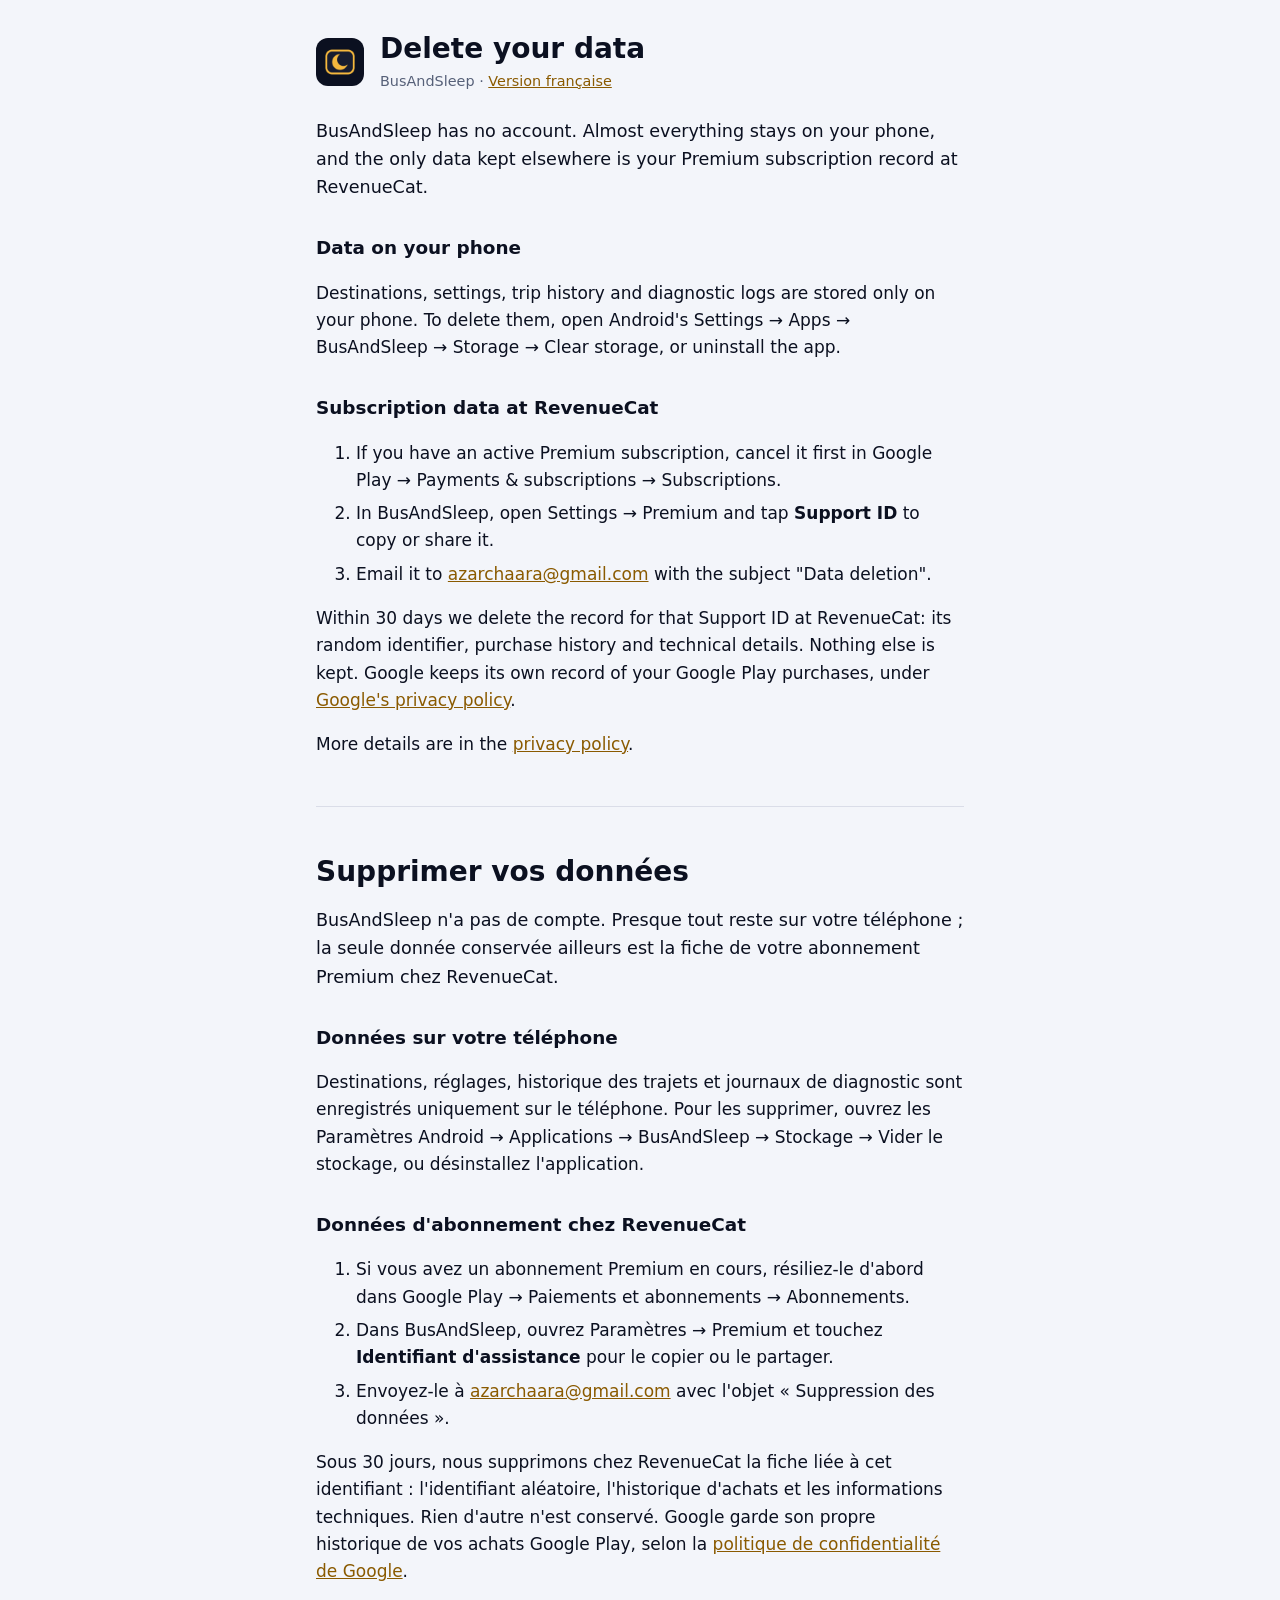
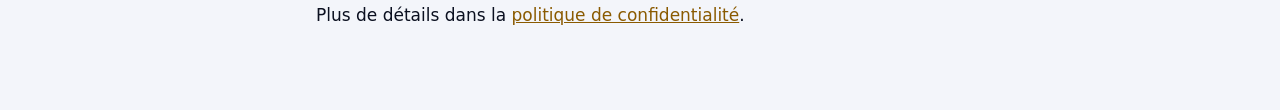
==== delete-data.html @ caca0a3b "Data deletion page for Play's data safety form Co-Authored-By: Claude Opus 5.5 <noreply@anthropic.co" ====
<!doctype html>
<html lang="en">
<head>
  <meta charset="utf-8">
  <meta name="viewport" content="width=device-width, initial-scale=1">
  <title>BusAndSleep Data Deletion</title>
  <link rel="icon" href="icon.png">
  <link rel="stylesheet" href="style.css">
</head>
<body>
<main>
  <header>
    <a href="./"><img src="icon.png" alt="" width="48" height="48"></a>
    <div>
      <h1>Delete your data</h1>
      <p class="meta">BusAndSleep · <a href="#fr">Version française</a></p>
    </div>
  </header>

  <section>
    <p class="lead">BusAndSleep has no account. Almost everything stays on your phone, and the only data kept elsewhere is your Premium subscription record at RevenueCat.</p>
  </section>

  <section>
    <h2>Data on your phone</h2>
    <p>Destinations, settings, trip history and diagnostic logs are stored only on your phone. To delete them, open Android's Settings → Apps → BusAndSleep → Storage → Clear storage, or uninstall the app.</p>
  </section>

  <section>
    <h2>Subscription data at RevenueCat</h2>
    <ol>
      <li>If you have an active Premium subscription, cancel it first in Google Play → Payments &amp; subscriptions → Subscriptions.</li>
      <li>In BusAndSleep, open Settings → Premium and tap <strong>Support ID</strong> to copy or share it.</li>
      <li>Email it to <a href="mailto:azarchaara@gmail.com?subject=BusAndSleep%20data%20deletion">azarchaara@gmail.com</a> with the subject "Data deletion".</li>
    </ol>
    <p>Within 30 days we delete the record for that Support ID at RevenueCat: its random identifier, purchase history and technical details. Nothing else is kept. Google keeps its own record of your Google Play purchases, under <a href="https://policies.google.com/privacy">Google's privacy policy</a>.</p>
    <p>More details are in the <a href="privacy.html">privacy policy</a>.</p>
  </section>

  <hr>

  <section id="fr" lang="fr">
    <h1>Supprimer vos données</h1>
    <p class="lead">BusAndSleep n'a pas de compte. Presque tout reste sur votre téléphone ; la seule donnée conservée ailleurs est la fiche de votre abonnement Premium chez RevenueCat.</p>

    <h2>Données sur votre téléphone</h2>
    <p>Destinations, réglages, historique des trajets et journaux de diagnostic sont enregistrés uniquement sur le téléphone. Pour les supprimer, ouvrez les Paramètres Android → Applications → BusAndSleep → Stockage → Vider le stockage, ou désinstallez l'application.</p>

    <h2>Données d'abonnement chez RevenueCat</h2>
    <ol>
      <li>Si vous avez un abonnement Premium en cours, résiliez-le d'abord dans Google Play → Paiements et abonnements → Abonnements.</li>
      <li>Dans BusAndSleep, ouvrez Paramètres → Premium et touchez <strong>Identifiant d'assistance</strong> pour le copier ou le partager.</li>
      <li>Envoyez-le à <a href="mailto:azarchaara@gmail.com?subject=BusAndSleep%20suppression%20des%20donn%C3%A9es">azarchaara@gmail.com</a> avec l'objet « Suppression des données ».</li>
    </ol>
    <p>Sous 30 jours, nous supprimons chez RevenueCat la fiche liée à cet identifiant : l'identifiant aléatoire, l'historique d'achats et les informations techniques. Rien d'autre n'est conservé. Google garde son propre historique de vos achats Google Play, selon la <a href="https://policies.google.com/privacy">politique de confidentialité de Google</a>.</p>
    <p>Plus de détails dans la <a href="privacy.html#fr">politique de confidentialité</a>.</p>
  </section>
</main>
</body>
</html>
---- style.css ----
:root {
  --bg: #F3F5FA;
  --text: #0B1020;
  --muted: #566078;
  --accent: #8A5A00;
  --line: #DADDE8;
}
@media (prefers-color-scheme: dark) {
  :root {
    --bg: #0A0F1E;
    --text: #F2F4FA;
    --muted: #A3ACC4;
    --accent: #F5B83D;
    --line: #262C44;
  }
}
* { box-sizing: border-box; }
body {
  margin: 0;
  background: var(--bg);
  color: var(--text);
  font: 17px/1.6 system-ui, -apple-system, "Segoe UI", Roboto, sans-serif;
}
main { max-width: 680px; margin: 0 auto; padding: 32px 16px 64px; }
header { display: flex; gap: 16px; align-items: center; margin-bottom: 24px; }
header img { border-radius: 12px; display: block; }
h1 { font-size: 1.75rem; line-height: 1.2; margin: 0; }
h2 { font-size: 1.15rem; margin: 2rem 0 0.5rem; }
.meta { color: var(--muted); font-size: 0.9rem; margin: 4px 0 0; }
.lead { font-size: 1.1rem; }
a { color: var(--accent); }
hr { border: 0; border-top: 1px solid var(--line); margin: 48px 0; }
ul { padding-left: 1.2rem; }
li { margin-bottom: 0.4rem; }
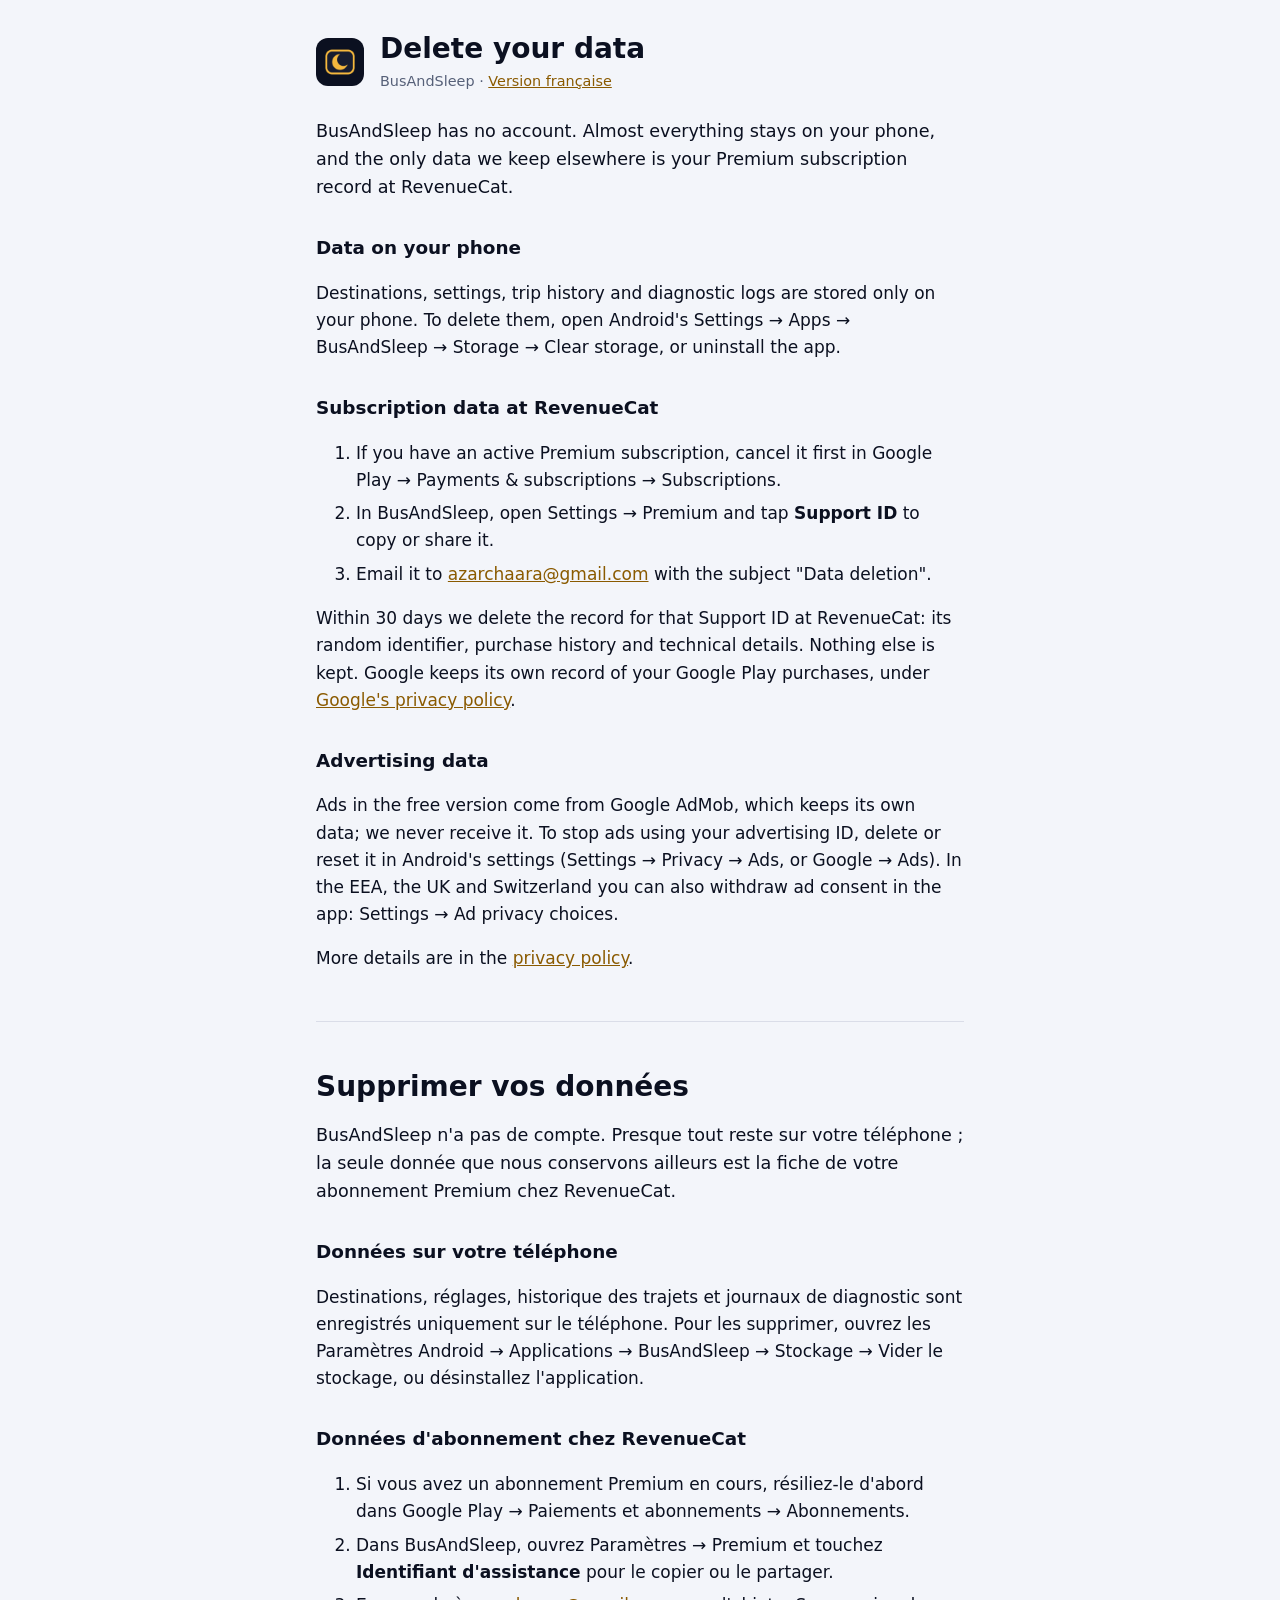
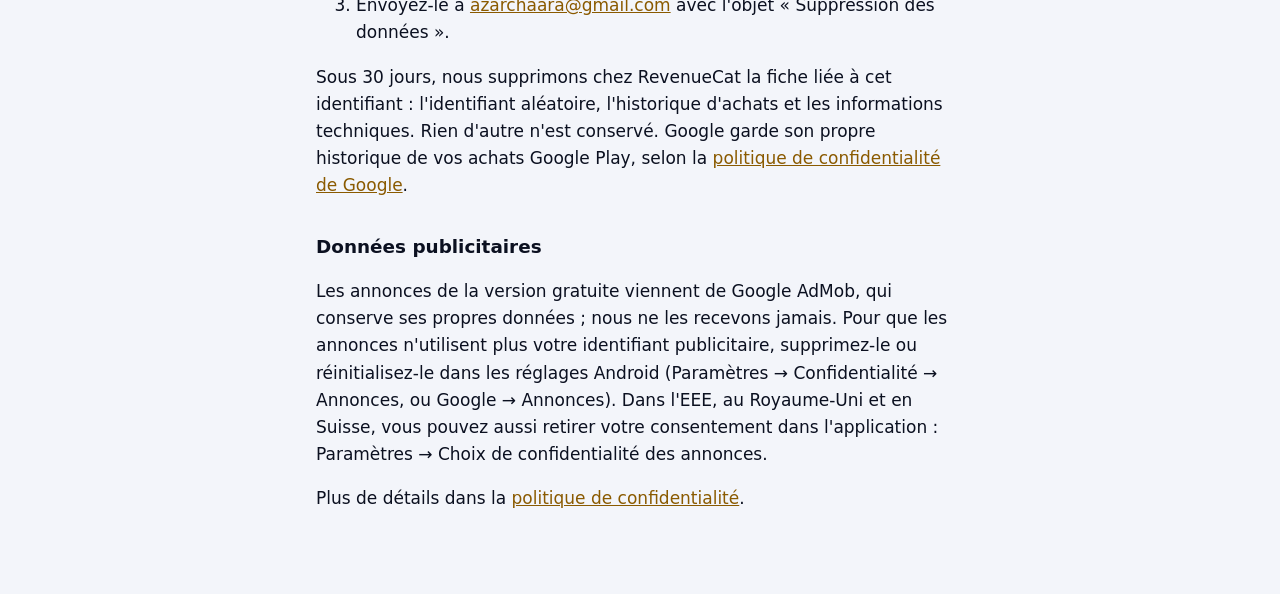
==== commit 5023c40b: "Privacy policy and data deletion page: AdMob banner in the free version (1.7.0) Co-Authored-By: Clau" ====
--- a/delete-data.html
+++ b/delete-data.html
@@ -18,7 +18,7 @@
   </header>
 
   <section>
-    <p class="lead">BusAndSleep has no account. Almost everything stays on your phone, and the only data kept elsewhere is your Premium subscription record at RevenueCat.</p>
+    <p class="lead">BusAndSleep has no account. Almost everything stays on your phone, and the only data we keep elsewhere is your Premium subscription record at RevenueCat.</p>
   </section>
 
   <section>
@@ -34,6 +34,8 @@
       <li>Email it to <a href="mailto:azarchaara@gmail.com?subject=BusAndSleep%20data%20deletion">azarchaara@gmail.com</a> with the subject "Data deletion".</li>
     </ol>
     <p>Within 30 days we delete the record for that Support ID at RevenueCat: its random identifier, purchase history and technical details. Nothing else is kept. Google keeps its own record of your Google Play purchases, under <a href="https://policies.google.com/privacy">Google's privacy policy</a>.</p>
+    <h2>Advertising data</h2>
+    <p>Ads in the free version come from Google AdMob, which keeps its own data; we never receive it. To stop ads using your advertising ID, delete or reset it in Android's settings (Settings → Privacy → Ads, or Google → Ads). In the EEA, the UK and Switzerland you can also withdraw ad consent in the app: Settings → Ad privacy choices.</p>
     <p>More details are in the <a href="privacy.html">privacy policy</a>.</p>
   </section>
 
@@ -41,7 +43,7 @@
 
   <section id="fr" lang="fr">
     <h1>Supprimer vos données</h1>
-    <p class="lead">BusAndSleep n'a pas de compte. Presque tout reste sur votre téléphone ; la seule donnée conservée ailleurs est la fiche de votre abonnement Premium chez RevenueCat.</p>
+    <p class="lead">BusAndSleep n'a pas de compte. Presque tout reste sur votre téléphone ; la seule donnée que nous conservons ailleurs est la fiche de votre abonnement Premium chez RevenueCat.</p>
 
     <h2>Données sur votre téléphone</h2>
     <p>Destinations, réglages, historique des trajets et journaux de diagnostic sont enregistrés uniquement sur le téléphone. Pour les supprimer, ouvrez les Paramètres Android → Applications → BusAndSleep → Stockage → Vider le stockage, ou désinstallez l'application.</p>
@@ -53,6 +55,8 @@
       <li>Envoyez-le à <a href="mailto:azarchaara@gmail.com?subject=BusAndSleep%20suppression%20des%20donn%C3%A9es">azarchaara@gmail.com</a> avec l'objet « Suppression des données ».</li>
     </ol>
     <p>Sous 30 jours, nous supprimons chez RevenueCat la fiche liée à cet identifiant : l'identifiant aléatoire, l'historique d'achats et les informations techniques. Rien d'autre n'est conservé. Google garde son propre historique de vos achats Google Play, selon la <a href="https://policies.google.com/privacy">politique de confidentialité de Google</a>.</p>
+    <h2>Données publicitaires</h2>
+    <p>Les annonces de la version gratuite viennent de Google AdMob, qui conserve ses propres données ; nous ne les recevons jamais. Pour que les annonces n'utilisent plus votre identifiant publicitaire, supprimez-le ou réinitialisez-le dans les réglages Android (Paramètres → Confidentialité → Annonces, ou Google → Annonces). Dans l'EEE, au Royaume-Uni et en Suisse, vous pouvez aussi retirer votre consentement dans l'application : Paramètres → Choix de confidentialité des annonces.</p>
     <p>Plus de détails dans la <a href="privacy.html#fr">politique de confidentialité</a>.</p>
   </section>
 </main>
